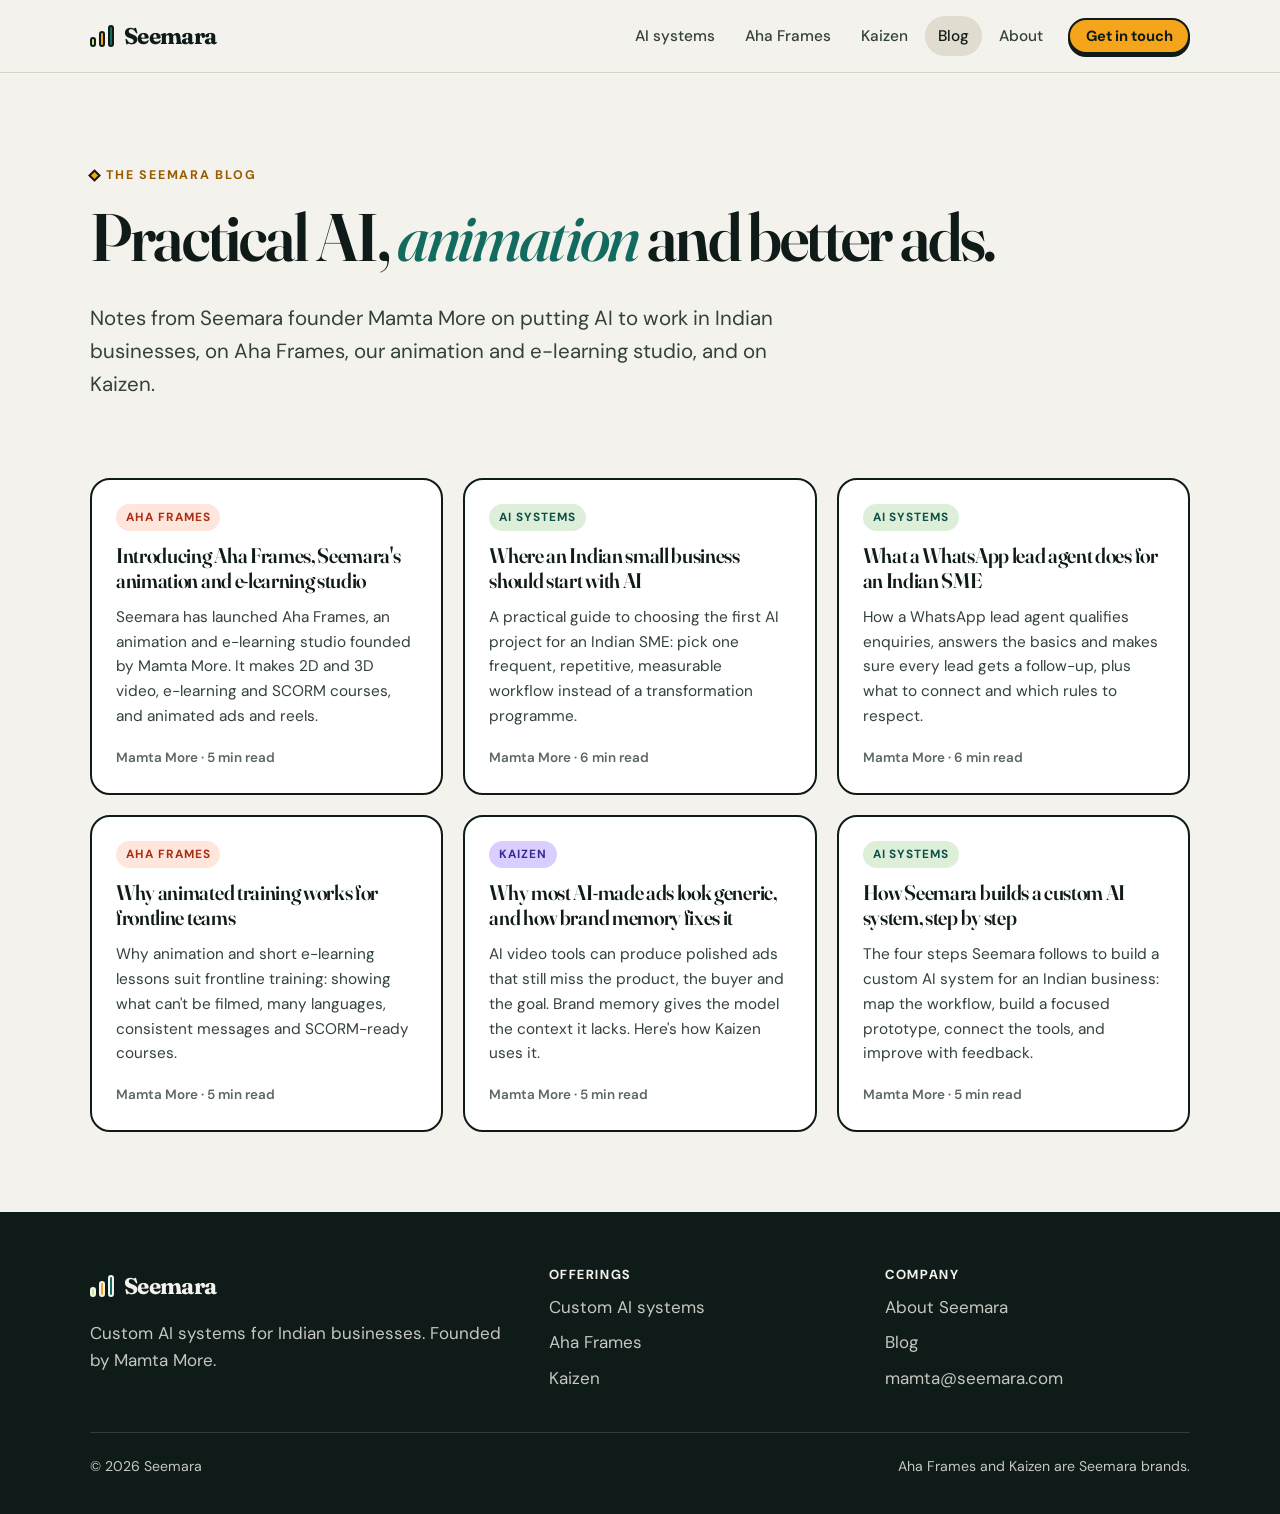
==== blog/index.html @ 96f5327e "Redesign Seemara, add Aha Frames, founder Mamta More, blog and AI-readiness - New design system (Fra" ====
<!doctype html>
<html lang="en">
  <head>
    <meta charset="UTF-8" />
    <meta name="viewport" content="width=device-width, initial-scale=1.0" />
    <title>Blog | Seemara · Practical AI, Aha Frames and Kaizen</title>
    <meta name="description" content="Articles by Seemara founder Mamta More on practical AI for Indian businesses, animation and e-learning from Aha Frames, and AI ad creatives from Kaizen." />
    <meta name="author" content="Mamta More" />
    <link rel="canonical" href="https://seemara.com/blog/" />
    <meta property="og:type" content="website" />
    <meta property="og:site_name" content="Seemara" />
    <meta property="og:title" content="Blog | Seemara · Practical AI, Aha Frames and Kaizen" />
    <meta property="og:description" content="Articles by Seemara founder Mamta More on practical AI for Indian businesses, animation and e-learning from Aha Frames, and AI ad creatives from Kaizen." />
    <meta property="og:url" content="https://seemara.com/blog/" />
    <meta property="og:image" content="https://seemara.com/assets/seemara-sme-ai-studio.jpg" />
    <meta name="twitter:card" content="summary_large_image" />
    <link rel="icon" href="../assets/seemara-logo.svg" type="image/svg+xml" />
    <link rel="alternate" type="text/plain" title="LLM summary" href="https://seemara.com/llms.txt" />
    <link rel="preconnect" href="https://fonts.googleapis.com" />
    <link rel="preconnect" href="https://fonts.gstatic.com" crossorigin />
    <link href="https://fonts.googleapis.com/css2?family=DM+Sans:opsz,wght@9..40,400;9..40,500;9..40,600;9..40,700;9..40,800&family=Fraunces:ital,opsz,wght@0,9..144,500;0,9..144,600;0,9..144,700;1,9..144,500;1,9..144,600&display=swap" rel="stylesheet" />
    <link rel="stylesheet" href="../styles.css" />
    <script type="application/ld+json">
{
  "@context": "https://schema.org",
  "@graph": [
    {
      "@type": "Blog",
      "@id": "https://seemara.com/blog/#blog",
      "name": "Seemara Blog",
      "url": "https://seemara.com/blog/",
      "description": "Notes on practical AI for Indian businesses, animation and e-learning from Aha Frames, and AI ad creatives from Kaizen, by Seemara founder Mamta More.",
      "publisher": {
        "@id": "https://seemara.com/#organization"
      },
      "author": {
        "@id": "https://seemara.com/#mamta-more"
      },
      "blogPost": [
        {
          "@type": "BlogPosting",
          "headline": "Introducing Aha Frames, Seemara's animation and e-learning studio",
          "url": "https://seemara.com/blog/introducing-aha-frames.html",
          "datePublished": "2026-11-24",
          "author": {
            "@id": "https://seemara.com/#mamta-more"
          }
        },
        {
          "@type": "BlogPosting",
          "headline": "Where an Indian small business should start with AI",
          "url": "https://seemara.com/blog/where-indian-smes-should-start-with-ai.html",
          "datePublished": "2026-11-24",
          "author": {
            "@id": "https://seemara.com/#mamta-more"
          }
        },
        {
          "@type": "BlogPosting",
          "headline": "What a WhatsApp lead agent does for an Indian SME",
          "url": "https://seemara.com/blog/whatsapp-lead-agent-guide.html",
          "datePublished": "2026-11-24",
          "author": {
            "@id": "https://seemara.com/#mamta-more"
          }
        },
        {
          "@type": "BlogPosting",
          "headline": "Why animated training works for frontline teams",
          "url": "https://seemara.com/blog/animated-training-videos-for-frontline-teams.html",
          "datePublished": "2026-11-24",
          "author": {
            "@id": "https://seemara.com/#mamta-more"
          }
        },
        {
          "@type": "BlogPosting",
          "headline": "Why most AI-made ads look generic, and how brand memory fixes it",
          "url": "https://seemara.com/blog/brand-memory-ai-ads.html",
          "datePublished": "2026-11-24",
          "author": {
            "@id": "https://seemara.com/#mamta-more"
          }
        },
        {
          "@type": "BlogPosting",
          "headline": "How Seemara builds a custom AI system, step by step",
          "url": "https://seemara.com/blog/how-seemara-builds-custom-ai.html",
          "datePublished": "2026-11-24",
          "author": {
            "@id": "https://seemara.com/#mamta-more"
          }
        }
      ]
    },
    {
      "@type": "Person",
      "@id": "https://seemara.com/#mamta-more",
      "name": "Mamta More",
      "jobTitle": "Founder",
      "url": "https://seemara.com/about.html#mamta-more",
      "worksFor": {
        "@id": "https://seemara.com/#organization"
      }
    },
    {
      "@type": "Organization",
      "@id": "https://seemara.com/#organization",
      "name": "Seemara",
      "url": "https://seemara.com/",
      "logo": "https://seemara.com/assets/seemara-logo.svg",
      "email": "mamta@seemara.com",
      "founder": {
        "@id": "https://seemara.com/#mamta-more"
      }
    }
  ]
}
    </script>
  </head>
  <body>
    <a class="skip-link" href="#main">Skip to content</a>
    <header class="site-header">
      <div class="wrap header-inner">
        <a class="brand" href="../index.html" aria-label="Seemara home">
          <span class="brand-mark" aria-hidden="true"><span></span><span></span><span></span></span>
          <span>Seemara</span>
        </a>
        <nav class="nav-links" aria-label="Primary navigation">
          <a href="../index.html#systems">AI systems</a>
          <a href="https://ahaframes.com">Aha Frames</a>
          <a href="../kaizen.html">Kaizen</a>
          <a href="../blog/" aria-current="page">Blog</a>
          <a href="../about.html">About</a>
          <a class="btn btn-sm btn-saffron" href="mailto:mamta@seemara.com">Get in touch</a>
        </nav>
        <button class="menu-button" type="button" aria-label="Open navigation" aria-expanded="false"><span></span><span></span></button>
      </div>
    </header>

    <main id="main">
      <header class="page-hero">
        <div class="wrap">
          <p class="kicker">The Seemara blog</p>
          <h1>Practical AI, <em>animation</em> and better ads.</h1>
          <p class="lead">Notes from Seemara founder Mamta More on putting AI to work in Indian businesses, on Aha Frames, our animation and e-learning studio, and on Kaizen.</p>
        </div>
      </header>
      <section class="section-tight" style="padding-top:0">
        <div class="wrap">
          <div class="posts">
            <a class="post-card reveal" href="introducing-aha-frames.html">
              <span class="post-topic aha">Aha Frames</span>
              <h3>Introducing Aha Frames, Seemara&#x27;s animation and e-learning studio</h3>
              <p>Seemara has launched Aha Frames, an animation and e-learning studio founded by Mamta More. It makes 2D and 3D video, e-learning and SCORM courses, and animated ads and reels.</p>
              <span class="post-meta">Mamta More · 5 min read</span>
            </a>
            <a class="post-card reveal" href="where-indian-smes-should-start-with-ai.html">
              <span class="post-topic systems">AI systems</span>
              <h3>Where an Indian small business should start with AI</h3>
              <p>A practical guide to choosing the first AI project for an Indian SME: pick one frequent, repetitive, measurable workflow instead of a transformation programme.</p>
              <span class="post-meta">Mamta More · 6 min read</span>
            </a>
            <a class="post-card reveal" href="whatsapp-lead-agent-guide.html">
              <span class="post-topic systems">AI systems</span>
              <h3>What a WhatsApp lead agent does for an Indian SME</h3>
              <p>How a WhatsApp lead agent qualifies enquiries, answers the basics and makes sure every lead gets a follow-up, plus what to connect and which rules to respect.</p>
              <span class="post-meta">Mamta More · 6 min read</span>
            </a>
            <a class="post-card reveal" href="animated-training-videos-for-frontline-teams.html">
              <span class="post-topic aha">Aha Frames</span>
              <h3>Why animated training works for frontline teams</h3>
              <p>Why animation and short e-learning lessons suit frontline training: showing what can&#x27;t be filmed, many languages, consistent messages and SCORM-ready courses.</p>
              <span class="post-meta">Mamta More · 5 min read</span>
            </a>
            <a class="post-card reveal" href="brand-memory-ai-ads.html">
              <span class="post-topic kaizen">Kaizen</span>
              <h3>Why most AI-made ads look generic, and how brand memory fixes it</h3>
              <p>AI video tools can produce polished ads that still miss the product, the buyer and the goal. Brand memory gives the model the context it lacks. Here&#x27;s how Kaizen uses it.</p>
              <span class="post-meta">Mamta More · 5 min read</span>
            </a>
            <a class="post-card reveal" href="how-seemara-builds-custom-ai.html">
              <span class="post-topic systems">AI systems</span>
              <h3>How Seemara builds a custom AI system, step by step</h3>
              <p>The four steps Seemara follows to build a custom AI system for an Indian business: map the workflow, build a focused prototype, connect the tools, and improve with feedback.</p>
              <span class="post-meta">Mamta More · 5 min read</span>
            </a>
          </div>
        </div>
      </section>
    </main>

    <footer class="site-footer">
      <div class="wrap">
        <div class="footer-grid">
          <div>
            <a class="brand" href="../index.html"><span class="brand-mark" aria-hidden="true"><span></span><span></span><span></span></span><span>Seemara</span></a>
            <p style="margin-top:14px">Custom AI systems for Indian businesses. Founded by Mamta More.</p>
          </div>
          <div>
            <h4>Offerings</h4>
            <ul>
              <li><a href="../index.html#systems">Custom AI systems</a></li>
              <li><a href="https://ahaframes.com">Aha Frames</a></li>
              <li><a href="../kaizen.html">Kaizen</a></li>
            </ul>
          </div>
          <div>
            <h4>Company</h4>
            <ul>
              <li><a href="../about.html">About Seemara</a></li>
              <li><a href="../blog/">Blog</a></li>
              <li><a href="mailto:mamta@seemara.com">mamta@seemara.com</a></li>
            </ul>
          </div>
        </div>
        <div class="footer-base"><span>© <span data-year></span> Seemara</span><span>Aha Frames and Kaizen are Seemara brands.</span></div>
      </div>
    </footer>
    <script src="../script.js"></script>
  </body>
</html>
---- styles.css ----
/* =========================================================
   Seemara — design system (v3)
   Sister to Aha Frames: same confident, hand-made energy,
   its own palette. Stone + green-black ink, saffron actions,
   teal panels, leaf highlighter. Fraunces + DM Sans.
   ========================================================= */

:root {
  --stone: #F4F2EC;
  --stone-2: #EBE8DF;
  --stone-3: #E0DCD0;
  --white: #FFFFFF;
  --ink: #0F1B18;
  --ink-2: #33413C;
  --muted: #5C6863;
  --line: #D8D3C6;

  --saffron: #F4A51C;
  --saffron-deep: #9A5A00;   /* saffron for text on light backgrounds (AA) */
  --saffron-soft: #FCE6BD;
  --teal: #0E5047;
  --teal-2: #136B5F;
  --leaf: #C6EE6A;
  --aha-coral: #FF5B3A;      /* Aha Frames' own colour, used only on its card */
  --aha-paper: #FFE6DD;
  --kaizen: #D9CEFF;

  --font-display: "Fraunces", Georgia, "Times New Roman", serif;
  --font-body: "DM Sans", "Inter", system-ui, -apple-system, "Segoe UI", sans-serif;

  --r-sm: 12px;
  --r: 20px;
  --r-lg: 30px;
  --hard: 0 4px 0 var(--ink);
  --hard-lg: 8px 8px 0 var(--ink);
  --soft: 0 18px 40px -22px rgba(15, 27, 24, .35);
  --wrap: 1180px;
  --gutter: clamp(18px, 4vw, 40px);
  --ease: cubic-bezier(.2, .8, .2, 1);
}

*, *::before, *::after { box-sizing: border-box; }
html { -webkit-text-size-adjust: 100%; scroll-behavior: smooth; }
body {
  margin: 0;
  background: var(--stone);
  color: var(--ink);
  font-family: var(--font-body);
  font-size: 17px;
  line-height: 1.62;
  -webkit-font-smoothing: antialiased;
  overflow-x: hidden;
}
img, svg { display: block; max-width: 100%; height: auto; }
a { color: inherit; }
button { font: inherit; color: inherit; }
:focus-visible { outline: 3px solid var(--teal-2); outline-offset: 3px; border-radius: 6px; }

.skip-link { position: absolute; left: -9999px; top: 8px; z-index: 100; background: var(--ink); color: var(--stone); padding: 8px 14px; border-radius: 8px; }
.skip-link:focus { left: 8px; }
.wrap { width: 100%; max-width: var(--wrap); margin: 0 auto; padding: 0 var(--gutter); }

/* ---------- Type ---------- */
h1, h2, h3, h4 { font-family: var(--font-display); font-weight: 600; line-height: 1.04; letter-spacing: -0.025em; margin: 0 0 .45em; font-variation-settings: "opsz" 144; }
h1 { font-size: clamp(2.7rem, 6.6vw, 5.4rem); letter-spacing: -0.035em; }
h2 { font-size: clamp(2rem, 4.3vw, 3.4rem); }
h3 { font-size: clamp(1.25rem, 2vw, 1.55rem); line-height: 1.18; letter-spacing: -0.015em; }
h4 { font-family: var(--font-body); font-size: 1rem; font-weight: 700; letter-spacing: 0; }
h1 em, h2 em, h3 em { font-style: italic; font-weight: 500; color: var(--teal-2); }
p { margin: 0 0 1em; }
.lead { font-size: clamp(1.1rem, 1.6vw, 1.28rem); color: var(--ink-2); max-width: 36em; }
.muted { color: var(--muted); }

.kicker {
  display: inline-flex; align-items: center; gap: .6em; margin: 0 0 1rem;
  font-size: .78rem; font-weight: 700; letter-spacing: .14em; text-transform: uppercase; color: var(--saffron-deep);
}
.kicker::before { content: ""; width: 9px; height: 9px; background: var(--saffron); border: 2px solid var(--ink); transform: rotate(45deg); }
.on-dark .kicker, .kicker.light { color: var(--leaf); }
.on-dark .kicker::before, .kicker.light::before { border-color: var(--leaf); }

/* Hand-drawn underline + highlighter, borrowed in spirit from Aha Frames */
.scribble { position: relative; display: inline-block; white-space: nowrap; }
.scribble svg { position: absolute; left: -3%; bottom: -.1em; width: 106%; height: .34em; overflow: visible; pointer-events: none; }
.scribble path { fill: none; stroke: var(--saffron); stroke-width: 8; stroke-linecap: round; stroke-dasharray: 460; stroke-dashoffset: 460; animation: draw 1.1s .45s var(--ease) forwards; }
@keyframes draw { to { stroke-dashoffset: 0; } }
.mark { background: linear-gradient(transparent 55%, var(--leaf) 55%, var(--leaf) 92%, transparent 92%); padding: 0 .1em; }

/* ---------- Buttons ---------- */
.btn {
  --bg: var(--ink); --fg: var(--stone); --bd: var(--ink); --sh: var(--ink);
  display: inline-flex; align-items: center; justify-content: center; gap: .55em;
  padding: .9em 1.45em; border: 2px solid var(--bd); border-radius: 999px;
  background: var(--bg); color: var(--fg); box-shadow: 0 4px 0 var(--sh);
  font-weight: 700; font-size: 1rem; line-height: 1; text-decoration: none; cursor: pointer;
  transition: transform .18s var(--ease), box-shadow .18s var(--ease), background .18s;
}
.btn:hover { transform: translateY(-2px); box-shadow: 0 6px 0 var(--sh); }
.btn:active { transform: translateY(2px); box-shadow: 0 1px 0 var(--sh); }
.btn-saffron { --bg: var(--saffron); --fg: var(--ink); }
.btn-ghost { --bg: transparent; --fg: var(--ink); box-shadow: none; }
.btn-ghost:hover { --bg: var(--white); box-shadow: none; }
.btn-light { --bg: var(--stone); --fg: var(--ink); --bd: var(--stone); --sh: rgba(0, 0, 0, .45); }
.btn-sm { padding: .62em 1.05em; font-size: .92rem; box-shadow: 0 3px 0 var(--sh); }
.btn .arrow { transition: transform .18s var(--ease); }
.btn:hover .arrow { transform: translateX(3px); }
.text-link { font-weight: 700; text-decoration: none; border-bottom: 2px solid var(--saffron); padding-bottom: 1px; }
.text-link:hover { color: var(--teal-2); }

/* ---------- Header ---------- */
.site-header { position: sticky; top: 0; z-index: 50; background: rgba(244, 242, 236, .88); backdrop-filter: saturate(1.4) blur(12px); -webkit-backdrop-filter: saturate(1.4) blur(12px); border-bottom: 1px solid var(--line); }
.header-inner { display: flex; align-items: center; justify-content: space-between; gap: 20px; height: 72px; }
.brand { display: inline-flex; align-items: center; gap: 10px; text-decoration: none; font-family: var(--font-display); font-weight: 700; font-size: 1.42rem; letter-spacing: -0.03em; }
.brand-mark { display: inline-flex; align-items: flex-end; gap: 3px; height: 22px; }
.brand-mark span { width: 6px; border-radius: 3px; border: 2px solid var(--ink); }
.brand-mark span:nth-child(1) { height: 10px; background: var(--leaf); }
.brand-mark span:nth-child(2) { height: 16px; background: var(--saffron); }
.brand-mark span:nth-child(3) { height: 22px; background: var(--teal-2); }
.nav-links { display: flex; align-items: center; gap: 4px; }
.nav-links a:not(.btn) { padding: .5em .85em; border-radius: 999px; text-decoration: none; font-weight: 500; font-size: .96rem; color: var(--ink-2); transition: background .15s, color .15s; }
.nav-links a:not(.btn):hover { background: var(--stone-2); color: var(--ink); }
.nav-links a[aria-current="page"] { background: var(--stone-3); color: var(--ink); }
.nav-links .btn { margin-left: 8px; }
.language-toggle { padding: .45em .8em; border: 2px solid var(--line); border-radius: 999px; background: var(--white); font-weight: 600; font-size: .88rem; cursor: pointer; }
.language-toggle:hover { border-color: var(--ink); }
.menu-button { display: none; position: relative; width: 44px; height: 44px; border: 2px solid var(--ink); border-radius: 50%; background: transparent; cursor: pointer; }
.menu-button span { position: absolute; left: 11px; right: 11px; height: 2px; border-radius: 2px; background: var(--ink); transition: transform .25s var(--ease), top .25s; }
.menu-button span:first-child { top: 16px; }
.menu-button span:last-child { top: 24px; }
.menu-button[aria-expanded="true"] span:first-child { top: 20px; transform: rotate(45deg); }
.menu-button[aria-expanded="true"] span:last-child { top: 20px; transform: rotate(-45deg); }

/* ---------- Sections ---------- */
.section { padding: clamp(72px, 10vw, 128px) 0; }
.section-tight { padding: clamp(48px, 7vw, 80px) 0; }
.section-head { max-width: 760px; margin-bottom: clamp(32px, 5vw, 56px); }
.section-head p:not(.kicker) { color: var(--ink-2); font-size: 1.1rem; }
.panel-dark { background: var(--ink); color: var(--stone); }
.panel-teal { background: var(--teal); color: var(--stone); }
.panel-saffron { background: var(--saffron-soft); }
.panel-white { background: var(--white); border-block: 1px solid var(--line); }
.on-dark h1 em, .on-dark h2 em, .on-dark h3 em { color: var(--leaf); }
.on-dark p, .on-dark li { color: rgba(244, 242, 236, .82); }

/* ---------- Hero ---------- */
.hero { padding: clamp(48px, 7vw, 96px) 0 clamp(56px, 8vw, 104px); }
.hero-grid { display: grid; grid-template-columns: 1.08fr .92fr; gap: clamp(32px, 5vw, 72px); align-items: center; }
.hero h1 { margin-bottom: .35em; }
.hero-actions { display: flex; flex-wrap: wrap; gap: 14px; margin-top: 30px; }
.hero-note { margin-top: 22px; font-size: .95rem; color: var(--muted); }
.hero-media { position: relative; }
.hero-frame { overflow: hidden; border: 2px solid var(--ink); border-radius: var(--r-lg); box-shadow: var(--hard-lg); background: var(--ink); transform: rotate(1.2deg); }
.hero-frame img { width: 100%; aspect-ratio: 4 / 3.3; object-fit: cover; object-position: 70% 50%; }
.sticker {
  position: absolute; display: inline-flex; align-items: center; gap: 8px;
  padding: 9px 14px; border: 2px solid var(--ink); border-radius: 999px; box-shadow: var(--hard);
  background: var(--white); font-weight: 700; font-size: .88rem; white-space: nowrap;
}
.sticker i { width: 10px; height: 10px; border-radius: 50%; border: 2px solid var(--ink); }
.sticker-1 { left: -18px; top: 14%; transform: rotate(-4deg); }
.sticker-1 i { background: var(--leaf); }
.sticker-2 { right: -12px; top: 46%; transform: rotate(3deg); }
.sticker-2 i { background: var(--saffron); }
.sticker-3 { left: 10%; bottom: -18px; transform: rotate(-2deg); }
.sticker-3 i { background: var(--aha-coral); }

/* ---------- Strip ---------- */
.strip { border-block: 2px solid var(--ink); background: var(--leaf); overflow: hidden; }
.strip-track { display: flex; gap: 40px; width: max-content; padding: 16px 0; animation: marquee 38s linear infinite; }
.strip-track span { display: inline-flex; align-items: center; gap: 40px; font-family: var(--font-display); font-size: 1.3rem; font-weight: 600; letter-spacing: -0.01em; white-space: nowrap; }
.strip-track span::after { content: "✦"; font-size: .9rem; }
@keyframes marquee { to { transform: translateX(-50%); } }

/* ---------- Offerings ---------- */
.offerings { display: grid; grid-template-columns: 1.15fr 1fr 1fr; gap: 22px; }
.offer {
  position: relative; display: flex; flex-direction: column; gap: 14px;
  padding: 28px; border: 2px solid var(--ink); border-radius: var(--r-lg); box-shadow: var(--hard-lg);
  background: var(--white); transition: transform .2s var(--ease), box-shadow .2s var(--ease);
}
.offer:hover { transform: translate(-3px, -3px); box-shadow: 11px 11px 0 var(--ink); }
.offer h3 { font-size: clamp(1.6rem, 2.6vw, 2.1rem); margin: 0; }
.offer p { margin: 0; color: var(--ink-2); }
.offer ul { display: grid; gap: 8px; margin: 4px 0 0; padding: 0; list-style: none; }
.offer li { position: relative; padding-left: 24px; font-size: .95rem; }
.offer li::before { content: ""; position: absolute; left: 2px; top: .55em; width: 10px; height: 10px; border-radius: 3px; background: currentColor; opacity: .7; }
.offer .offer-cta { margin-top: auto; padding-top: 8px; }
.offer-tag { align-self: flex-start; padding: 5px 11px; border: 2px solid currentColor; border-radius: 999px; font-size: .74rem; font-weight: 700; letter-spacing: .1em; text-transform: uppercase; }
.offer-systems { background: var(--ink); color: var(--stone); }
.offer-systems p, .offer-systems li { color: rgba(244, 242, 236, .84); }
.offer-systems .offer-tag { color: var(--leaf); }
.offer-aha { background: var(--aha-paper); }
.offer-aha .offer-tag { color: #C23A1C; }
.offer-aha .offer-thumb { overflow: hidden; border: 2px solid var(--ink); border-radius: var(--r); }
.offer-aha .offer-thumb img { width: 100%; aspect-ratio: 16 / 9; object-fit: cover; }
.aha-logo { display: inline-flex; align-items: center; gap: 10px; font-weight: 800; letter-spacing: -0.02em; font-size: 1.05rem; }
.aha-logo svg { width: 34px; height: 24px; }
.offer-kaizen { background: var(--kaizen); }
.offer-kaizen .offer-tag { color: #4B2FB5; }
.founded-line { font-size: .92rem; font-weight: 600; }

/* ---------- Cards / grids ---------- */
.grid-3 { display: grid; grid-template-columns: repeat(3, 1fr); gap: 18px; }
.grid-2 { display: grid; grid-template-columns: repeat(2, 1fr); gap: 18px; }
.grid-4 { display: grid; grid-template-columns: repeat(4, 1fr); gap: 18px; }
.card { padding: 26px; border: 2px solid var(--ink); border-radius: var(--r); background: var(--white); }
.card h3 { margin-bottom: .4em; }
.card p { margin: 0; color: var(--ink-2); font-size: .98rem; }
.card-num { display: inline-grid; place-items: center; width: 40px; height: 40px; margin-bottom: 18px; border: 2px solid var(--ink); border-radius: 12px; background: var(--saffron); font-weight: 800; font-size: .9rem; }
.card:nth-child(3n+2) .card-num { background: var(--leaf); }
.card:nth-child(3n) .card-num { background: var(--kaizen); }
.on-dark .card { background: rgba(255, 255, 255, .05); border-color: rgba(244, 242, 236, .22); }
.on-dark .card p { color: rgba(244, 242, 236, .78); }

/* ---------- Before / after ---------- */
.compare { display: grid; grid-template-columns: 1fr 1fr; border: 2px solid var(--ink); border-radius: var(--r-lg); overflow: hidden; box-shadow: var(--hard-lg); }
.compare > div { padding: clamp(26px, 4vw, 44px); }
.compare h3 { font-size: clamp(1.5rem, 2.6vw, 2.1rem); }
.compare ul { display: grid; gap: 14px; margin: 0; padding: 0; list-style: none; }
.compare li { display: flex; gap: 12px; }
.compare li::before { flex: 0 0 auto; font-weight: 800; }
.compare-before { background: var(--stone-2); }
.compare-before li::before { content: "✕"; color: var(--muted); }
.compare-after { background: var(--teal); color: var(--stone); }
.compare-after li { color: rgba(244, 242, 236, .9); }
.compare-after li::before { content: "✓"; color: var(--leaf); }

/* ---------- Steps ---------- */
.steps { display: grid; grid-template-columns: repeat(4, 1fr); gap: 18px; margin: 0; padding: 0; list-style: none; counter-reset: step; }
.steps li { position: relative; padding: 24px 22px 22px; border-top: 3px solid var(--ink); counter-increment: step; }
.steps li::before { content: "0" counter(step); display: block; margin-bottom: 14px; font-family: var(--font-display); font-size: 2.4rem; font-weight: 600; color: var(--saffron-deep); line-height: 1; }
.on-dark .steps li { border-color: var(--leaf); }
.on-dark .steps li::before { color: var(--leaf); }
.steps h3 { font-size: 1.25rem; }
.steps p { margin: 0; font-size: .97rem; color: var(--ink-2); }
.on-dark .steps p { color: rgba(244, 242, 236, .78); }

/* ---------- Founder ---------- */
.founder { display: grid; grid-template-columns: auto 1fr; gap: clamp(28px, 5vw, 64px); align-items: center; }
.founder-badge {
  display: grid; place-items: center; width: clamp(150px, 18vw, 220px); aspect-ratio: 1;
  border: 2px solid var(--stone); border-radius: 50%; background: var(--saffron); color: var(--ink);
  box-shadow: 8px 8px 0 var(--leaf); font-family: var(--font-display); font-size: clamp(3rem, 6vw, 4.6rem); font-weight: 600; letter-spacing: -0.04em;
}
.founder h2 { margin-bottom: .3em; }
.founder-facts { display: flex; flex-wrap: wrap; gap: 10px; margin: 22px 0 0; padding: 0; list-style: none; }
.founder-facts li { padding: 8px 14px; border: 1.5px solid rgba(244, 242, 236, .35); border-radius: 999px; font-size: .9rem; font-weight: 600; color: var(--stone); }

/* ---------- Posts ---------- */
.posts { display: grid; grid-template-columns: repeat(3, 1fr); gap: 20px; }
.post-card {
  display: flex; flex-direction: column; gap: 12px; padding: 24px;
  border: 2px solid var(--ink); border-radius: var(--r); background: var(--white); text-decoration: none;
  transition: transform .18s var(--ease), box-shadow .18s var(--ease);
}
.post-card:hover { transform: translateY(-3px); box-shadow: var(--hard-lg); }
.post-card h3 { margin: 0; font-size: 1.32rem; }
.post-card p { margin: 0; color: var(--ink-2); font-size: .96rem; }
.post-meta { margin-top: auto; padding-top: 6px; font-size: .84rem; font-weight: 600; color: var(--muted); }
.post-topic { align-self: flex-start; padding: 4px 10px; border-radius: 999px; background: var(--stone-2); font-size: .74rem; font-weight: 700; letter-spacing: .08em; text-transform: uppercase; }
.post-topic.aha { background: var(--aha-paper); color: #A92F14; }
.post-topic.kaizen { background: var(--kaizen); color: #3D2696; }
.post-topic.systems { background: #DDEFD9; color: var(--teal); }

/* ---------- FAQ ---------- */
.faq { display: grid; gap: 12px; max-width: 860px; }
.faq details { border: 2px solid var(--ink); border-radius: var(--r-sm); background: var(--white); }
.faq summary { display: flex; justify-content: space-between; gap: 16px; padding: 18px 22px; font-weight: 700; font-size: 1.05rem; cursor: pointer; list-style: none; }
.faq summary::-webkit-details-marker { display: none; }
.faq summary::after { content: "+"; font-size: 1.4rem; line-height: 1; transition: transform .2s; }
.faq details[open] summary::after { transform: rotate(45deg); }
.faq details p { margin: 0; padding: 0 22px 20px; color: var(--ink-2); }

/* ---------- CTA band ---------- */
.cta-band { text-align: center; }
.cta-band h2 { max-width: 15em; margin-inline: auto; }
.cta-band p { max-width: 34em; margin-inline: auto; }
.cta-email { margin-top: 28px; font-size: clamp(1.05rem, 2vw, 1.3rem); }

/* ---------- Chips ---------- */
.chips { display: flex; flex-wrap: wrap; gap: 10px; }
.chips span { padding: 9px 16px; border: 2px solid var(--ink); border-radius: 999px; background: var(--white); font-weight: 600; font-size: .95rem; }
.on-dark .chips span { background: transparent; border-color: rgba(244, 242, 236, .4); color: var(--stone); }

/* ---------- Kaizen page ---------- */
.flow { display: grid; grid-template-columns: .8fr auto 1.6fr; gap: 22px; align-items: center; }
.flow-goal { padding: 28px; border: 2px solid var(--ink); border-radius: var(--r-lg); background: var(--saffron); box-shadow: var(--hard-lg); }
.flow-goal span { font-size: .78rem; font-weight: 700; letter-spacing: .12em; text-transform: uppercase; }
.flow-goal strong { display: block; margin-top: 8px; font-family: var(--font-display); font-size: 1.6rem; line-height: 1.15; }
.flow-arrow { font-size: 2rem; font-weight: 700; }
.flow .grid-2 .card span { font-size: .78rem; font-weight: 700; color: var(--saffron-deep); }
.output-list { display: grid; gap: 12px; }
.output-list div { display: flex; justify-content: space-between; align-items: baseline; gap: 18px; padding: 18px 0; border-bottom: 2px solid var(--ink); }
.output-list span { font-family: var(--font-display); font-size: 1.35rem; font-weight: 600; }
.output-list small { color: var(--muted); font-size: .92rem; text-align: right; }
.kaizen-wordmark { display: inline-flex; align-items: center; gap: 14px; margin-bottom: 10px; }
.kaizen-wordmark b { display: grid; place-items: center; width: 54px; height: 54px; border: 2px solid var(--ink); border-radius: 16px; background: var(--kaizen); box-shadow: var(--hard); font-family: var(--font-display); font-size: 1.6rem; }
.kaizen-wordmark span { font-family: var(--font-display); font-size: 1.6rem; font-weight: 700; }

/* ---------- Blog / article ---------- */
.page-hero { padding: clamp(48px, 7vw, 88px) 0 clamp(32px, 5vw, 56px); }
.page-hero h1 { font-size: clamp(2.4rem, 5.4vw, 4.2rem); max-width: 16em; }
.breadcrumb { display: flex; flex-wrap: wrap; gap: 8px; margin: 0 0 22px; padding: 0; list-style: none; font-size: .9rem; color: var(--muted); }
.breadcrumb li + li::before { content: "/"; margin-right: 8px; }
.breadcrumb a { text-decoration: none; font-weight: 600; }
.breadcrumb a:hover { color: var(--teal-2); }
.byline { display: flex; align-items: center; gap: 14px; margin-top: 26px; }
.byline-avatar { display: grid; place-items: center; width: 48px; height: 48px; border: 2px solid var(--ink); border-radius: 50%; background: var(--saffron); font-family: var(--font-display); font-weight: 700; }
.byline strong { display: block; line-height: 1.3; }
.byline span { font-size: .9rem; color: var(--muted); }
.article { padding-bottom: clamp(64px, 9vw, 112px); }
.article-grid { display: grid; grid-template-columns: minmax(0, 1fr) 280px; gap: clamp(32px, 5vw, 72px); align-items: start; }
.prose { max-width: 70ch; font-size: 1.08rem; }
.prose h2 { margin: 1.7em 0 .5em; font-size: clamp(1.6rem, 3vw, 2.15rem); }
.prose h3 { margin: 1.4em 0 .4em; }
.prose ul, .prose ol { padding-left: 1.3em; }
.prose li { margin-bottom: .45em; }
.prose a { font-weight: 600; text-decoration-color: var(--saffron); text-decoration-thickness: 2px; text-underline-offset: 3px; }
.tldr { margin: 0 0 2em; padding: 22px 24px; border: 2px solid var(--ink); border-radius: var(--r); background: var(--leaf); box-shadow: var(--hard); }
.tldr strong { display: block; margin-bottom: 6px; font-size: .8rem; letter-spacing: .12em; text-transform: uppercase; }
.tldr p { margin: 0; }
.callout { margin: 1.8em 0; padding: 22px 24px; border-left: 5px solid var(--saffron); border-radius: 0 var(--r-sm) var(--r-sm) 0; background: var(--white); }
.callout p:last-child { margin: 0; }
.article-aside { position: sticky; top: 96px; display: grid; gap: 16px; }
.aside-card { padding: 22px; border: 2px solid var(--ink); border-radius: var(--r); background: var(--white); }
.aside-card h4 { margin: 0 0 8px; }
.aside-card p { margin: 0 0 14px; font-size: .94rem; color: var(--ink-2); }
.author-box { display: flex; gap: 18px; margin-top: 3em; padding: 24px; border: 2px solid var(--ink); border-radius: var(--r); background: var(--white); }
.author-box p { margin: 0; color: var(--ink-2); font-size: .98rem; }

.facts { display: grid; gap: 0; margin: 0; }
.facts div { display: grid; grid-template-columns: 200px 1fr; gap: 20px; padding: 14px 0; border-bottom: 1px solid var(--line); }
.facts div:last-child { border-bottom: 0; }
.facts dt { font-weight: 700; }
.facts dd { margin: 0; color: var(--ink-2); }
@media (max-width: 640px) { .facts div { grid-template-columns: 1fr; gap: 4px; } }

/* ---------- Footer ---------- */
.site-footer { padding: 56px 0 36px; background: var(--ink); color: rgba(244, 242, 236, .8); }
.footer-grid { display: grid; grid-template-columns: 1.4fr 1fr 1fr; gap: 32px; }
.site-footer .brand { color: var(--stone); }
.site-footer .brand-mark span { border-color: var(--stone); }
.site-footer h4 { margin: 0 0 12px; color: var(--stone); font-size: .82rem; letter-spacing: .12em; text-transform: uppercase; }
.site-footer ul { display: grid; gap: 8px; margin: 0; padding: 0; list-style: none; }
.site-footer a { text-decoration: none; }
.site-footer a:hover { color: var(--leaf); }
.footer-base { display: flex; flex-wrap: wrap; justify-content: space-between; gap: 12px; margin-top: 40px; padding-top: 22px; border-top: 1px solid rgba(244, 242, 236, .15); font-size: .88rem; }

/* ---------- Reveal ---------- */
.js-reveal .reveal { opacity: 0; transform: translateY(18px); transition: opacity .6s var(--ease), transform .6s var(--ease); }
.js-reveal .reveal.visible { opacity: 1; transform: none; }

/* ---------- Responsive ---------- */
@media (max-width: 1060px) {
  .offerings { grid-template-columns: 1fr 1fr; }
  .offer-systems { grid-column: 1 / -1; }
  .grid-4, .steps { grid-template-columns: repeat(2, 1fr); }
  .article-grid { grid-template-columns: 1fr; }
  .article-aside { position: static; }
}
@media (max-width: 900px) {
  .menu-button { display: block; }
  .nav-links {
    position: absolute; top: 72px; left: 0; right: 0; display: none; flex-direction: column; align-items: stretch; gap: 4px;
    padding: 14px var(--gutter) 22px; background: var(--stone); border-bottom: 2px solid var(--ink);
  }
  .nav-links.open { display: flex; }
  .nav-links a:not(.btn) { padding: 14px 4px; border-radius: 0; border-bottom: 1px solid var(--line); font-family: var(--font-display); font-size: 1.3rem; font-weight: 600; }
  .nav-links .btn { margin: 14px 0 0; }
  .language-toggle { align-self: flex-start; margin-top: 12px; }
  .hero-grid, .founder, .flow { grid-template-columns: 1fr; }
  .flow-arrow { transform: rotate(90deg); justify-self: center; }
  .grid-3, .posts, .compare, .footer-grid { grid-template-columns: 1fr; }
  .founder { text-align: left; }
}
@media (max-width: 640px) {
  body { font-size: 16px; }
  .offerings, .grid-2, .grid-4, .steps { grid-template-columns: 1fr; }
  .sticker-1 { left: -6px; }
  .sticker-2 { right: -6px; }
  .hero-frame { transform: none; }
  .output-list div { flex-direction: column; gap: 4px; }
  .output-list small { text-align: left; }
  .author-box { flex-direction: column; }
}
@media (prefers-reduced-motion: reduce) {
  html { scroll-behavior: auto; }
  .strip-track { animation: none; }
  .scribble path { animation: none; stroke-dashoffset: 0; }
  .js-reveal .reveal { opacity: 1; transform: none; transition: none; }
  * { transition-duration: .01ms !important; }
}
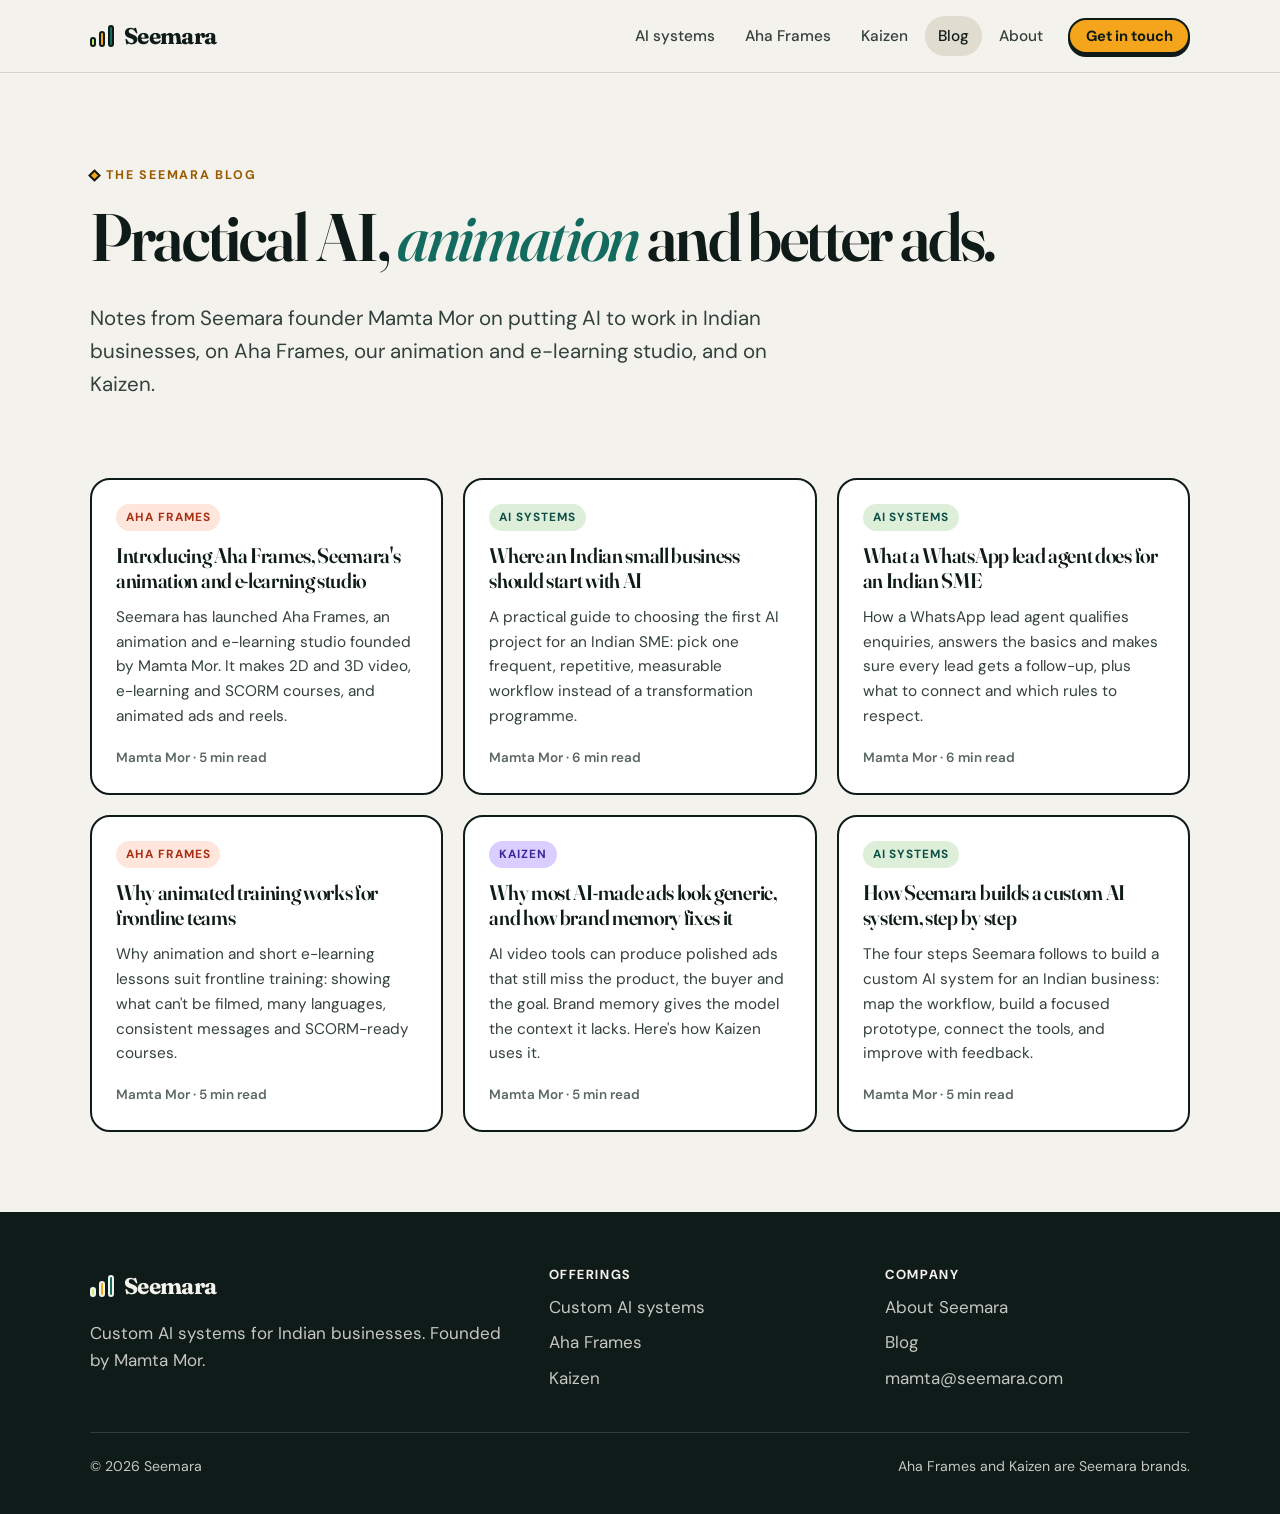
==== commit ebd33b59: "Correct founder name spelling to Mamta Mor Co-Authored-By: Claude Opus 5.5 <noreply@anthropic.com>" ====
--- a/blog/index.html
+++ b/blog/index.html
@@ -4,13 +4,13 @@
     <meta charset="UTF-8" />
     <meta name="viewport" content="width=device-width, initial-scale=1.0" />
     <title>Blog | Seemara · Practical AI, Aha Frames and Kaizen</title>
-    <meta name="description" content="Articles by Seemara founder Mamta More on practical AI for Indian businesses, animation and e-learning from Aha Frames, and AI ad creatives from Kaizen." />
-    <meta name="author" content="Mamta More" />
+    <meta name="description" content="Articles by Seemara founder Mamta Mor on practical AI for Indian businesses, animation and e-learning from Aha Frames, and AI ad creatives from Kaizen." />
+    <meta name="author" content="Mamta Mor" />
     <link rel="canonical" href="https://seemara.com/blog/" />
     <meta property="og:type" content="website" />
     <meta property="og:site_name" content="Seemara" />
     <meta property="og:title" content="Blog | Seemara · Practical AI, Aha Frames and Kaizen" />
-    <meta property="og:description" content="Articles by Seemara founder Mamta More on practical AI for Indian businesses, animation and e-learning from Aha Frames, and AI ad creatives from Kaizen." />
+    <meta property="og:description" content="Articles by Seemara founder Mamta Mor on practical AI for Indian businesses, animation and e-learning from Aha Frames, and AI ad creatives from Kaizen." />
     <meta property="og:url" content="https://seemara.com/blog/" />
     <meta property="og:image" content="https://seemara.com/assets/seemara-sme-ai-studio.jpg" />
     <meta name="twitter:card" content="summary_large_image" />
@@ -29,12 +29,12 @@
       "@id": "https://seemara.com/blog/#blog",
       "name": "Seemara Blog",
       "url": "https://seemara.com/blog/",
-      "description": "Notes on practical AI for Indian businesses, animation and e-learning from Aha Frames, and AI ad creatives from Kaizen, by Seemara founder Mamta More.",
+      "description": "Notes on practical AI for Indian businesses, animation and e-learning from Aha Frames, and AI ad creatives from Kaizen, by Seemara founder Mamta Mor.",
       "publisher": {
         "@id": "https://seemara.com/#organization"
       },
       "author": {
-        "@id": "https://seemara.com/#mamta-more"
+        "@id": "https://seemara.com/#mamta-mor"
       },
       "blogPost": [
         {
@@ -43,7 +43,7 @@
           "url": "https://seemara.com/blog/introducing-aha-frames.html",
           "datePublished": "2026-11-24",
           "author": {
-            "@id": "https://seemara.com/#mamta-more"
+            "@id": "https://seemara.com/#mamta-mor"
           }
         },
         {
@@ -52,7 +52,7 @@
           "url": "https://seemara.com/blog/where-indian-smes-should-start-with-ai.html",
           "datePublished": "2026-11-24",
           "author": {
-            "@id": "https://seemara.com/#mamta-more"
+            "@id": "https://seemara.com/#mamta-mor"
           }
         },
         {
@@ -61,7 +61,7 @@
           "url": "https://seemara.com/blog/whatsapp-lead-agent-guide.html",
           "datePublished": "2026-11-24",
           "author": {
-            "@id": "https://seemara.com/#mamta-more"
+            "@id": "https://seemara.com/#mamta-mor"
           }
         },
         {
@@ -70,7 +70,7 @@
           "url": "https://seemara.com/blog/animated-training-videos-for-frontline-teams.html",
           "datePublished": "2026-11-24",
           "author": {
-            "@id": "https://seemara.com/#mamta-more"
+            "@id": "https://seemara.com/#mamta-mor"
           }
         },
         {
@@ -79,7 +79,7 @@
           "url": "https://seemara.com/blog/brand-memory-ai-ads.html",
           "datePublished": "2026-11-24",
           "author": {
-            "@id": "https://seemara.com/#mamta-more"
+            "@id": "https://seemara.com/#mamta-mor"
           }
         },
         {
@@ -88,17 +88,17 @@
           "url": "https://seemara.com/blog/how-seemara-builds-custom-ai.html",
           "datePublished": "2026-11-24",
           "author": {
-            "@id": "https://seemara.com/#mamta-more"
+            "@id": "https://seemara.com/#mamta-mor"
           }
         }
       ]
     },
     {
       "@type": "Person",
-      "@id": "https://seemara.com/#mamta-more",
-      "name": "Mamta More",
+      "@id": "https://seemara.com/#mamta-mor",
+      "name": "Mamta Mor",
       "jobTitle": "Founder",
-      "url": "https://seemara.com/about.html#mamta-more",
+      "url": "https://seemara.com/about.html#mamta-mor",
       "worksFor": {
         "@id": "https://seemara.com/#organization"
       }
@@ -111,7 +111,7 @@
       "logo": "https://seemara.com/assets/seemara-logo.svg",
       "email": "mamta@seemara.com",
       "founder": {
-        "@id": "https://seemara.com/#mamta-more"
+        "@id": "https://seemara.com/#mamta-mor"
       }
     }
   ]
@@ -143,7 +143,7 @@
         <div class="wrap">
           <p class="kicker">The Seemara blog</p>
           <h1>Practical AI, <em>animation</em> and better ads.</h1>
-          <p class="lead">Notes from Seemara founder Mamta More on putting AI to work in Indian businesses, on Aha Frames, our animation and e-learning studio, and on Kaizen.</p>
+          <p class="lead">Notes from Seemara founder Mamta Mor on putting AI to work in Indian businesses, on Aha Frames, our animation and e-learning studio, and on Kaizen.</p>
         </div>
       </header>
       <section class="section-tight" style="padding-top:0">
@@ -152,38 +152,38 @@
             <a class="post-card reveal" href="introducing-aha-frames.html">
               <span class="post-topic aha">Aha Frames</span>
               <h3>Introducing Aha Frames, Seemara&#x27;s animation and e-learning studio</h3>
-              <p>Seemara has launched Aha Frames, an animation and e-learning studio founded by Mamta More. It makes 2D and 3D video, e-learning and SCORM courses, and animated ads and reels.</p>
-              <span class="post-meta">Mamta More · 5 min read</span>
+              <p>Seemara has launched Aha Frames, an animation and e-learning studio founded by Mamta Mor. It makes 2D and 3D video, e-learning and SCORM courses, and animated ads and reels.</p>
+              <span class="post-meta">Mamta Mor · 5 min read</span>
             </a>
             <a class="post-card reveal" href="where-indian-smes-should-start-with-ai.html">
               <span class="post-topic systems">AI systems</span>
               <h3>Where an Indian small business should start with AI</h3>
               <p>A practical guide to choosing the first AI project for an Indian SME: pick one frequent, repetitive, measurable workflow instead of a transformation programme.</p>
-              <span class="post-meta">Mamta More · 6 min read</span>
+              <span class="post-meta">Mamta Mor · 6 min read</span>
             </a>
             <a class="post-card reveal" href="whatsapp-lead-agent-guide.html">
               <span class="post-topic systems">AI systems</span>
               <h3>What a WhatsApp lead agent does for an Indian SME</h3>
               <p>How a WhatsApp lead agent qualifies enquiries, answers the basics and makes sure every lead gets a follow-up, plus what to connect and which rules to respect.</p>
-              <span class="post-meta">Mamta More · 6 min read</span>
+              <span class="post-meta">Mamta Mor · 6 min read</span>
             </a>
             <a class="post-card reveal" href="animated-training-videos-for-frontline-teams.html">
               <span class="post-topic aha">Aha Frames</span>
               <h3>Why animated training works for frontline teams</h3>
               <p>Why animation and short e-learning lessons suit frontline training: showing what can&#x27;t be filmed, many languages, consistent messages and SCORM-ready courses.</p>
-              <span class="post-meta">Mamta More · 5 min read</span>
+              <span class="post-meta">Mamta Mor · 5 min read</span>
             </a>
             <a class="post-card reveal" href="brand-memory-ai-ads.html">
               <span class="post-topic kaizen">Kaizen</span>
               <h3>Why most AI-made ads look generic, and how brand memory fixes it</h3>
               <p>AI video tools can produce polished ads that still miss the product, the buyer and the goal. Brand memory gives the model the context it lacks. Here&#x27;s how Kaizen uses it.</p>
-              <span class="post-meta">Mamta More · 5 min read</span>
+              <span class="post-meta">Mamta Mor · 5 min read</span>
             </a>
             <a class="post-card reveal" href="how-seemara-builds-custom-ai.html">
               <span class="post-topic systems">AI systems</span>
               <h3>How Seemara builds a custom AI system, step by step</h3>
               <p>The four steps Seemara follows to build a custom AI system for an Indian business: map the workflow, build a focused prototype, connect the tools, and improve with feedback.</p>
-              <span class="post-meta">Mamta More · 5 min read</span>
+              <span class="post-meta">Mamta Mor · 5 min read</span>
             </a>
           </div>
         </div>
@@ -195,7 +195,7 @@
         <div class="footer-grid">
           <div>
             <a class="brand" href="../index.html"><span class="brand-mark" aria-hidden="true"><span></span><span></span><span></span></span><span>Seemara</span></a>
-            <p style="margin-top:14px">Custom AI systems for Indian businesses. Founded by Mamta More.</p>
+            <p style="margin-top:14px">Custom AI systems for Indian businesses. Founded by Mamta Mor.</p>
           </div>
           <div>
             <h4>Offerings</h4>
